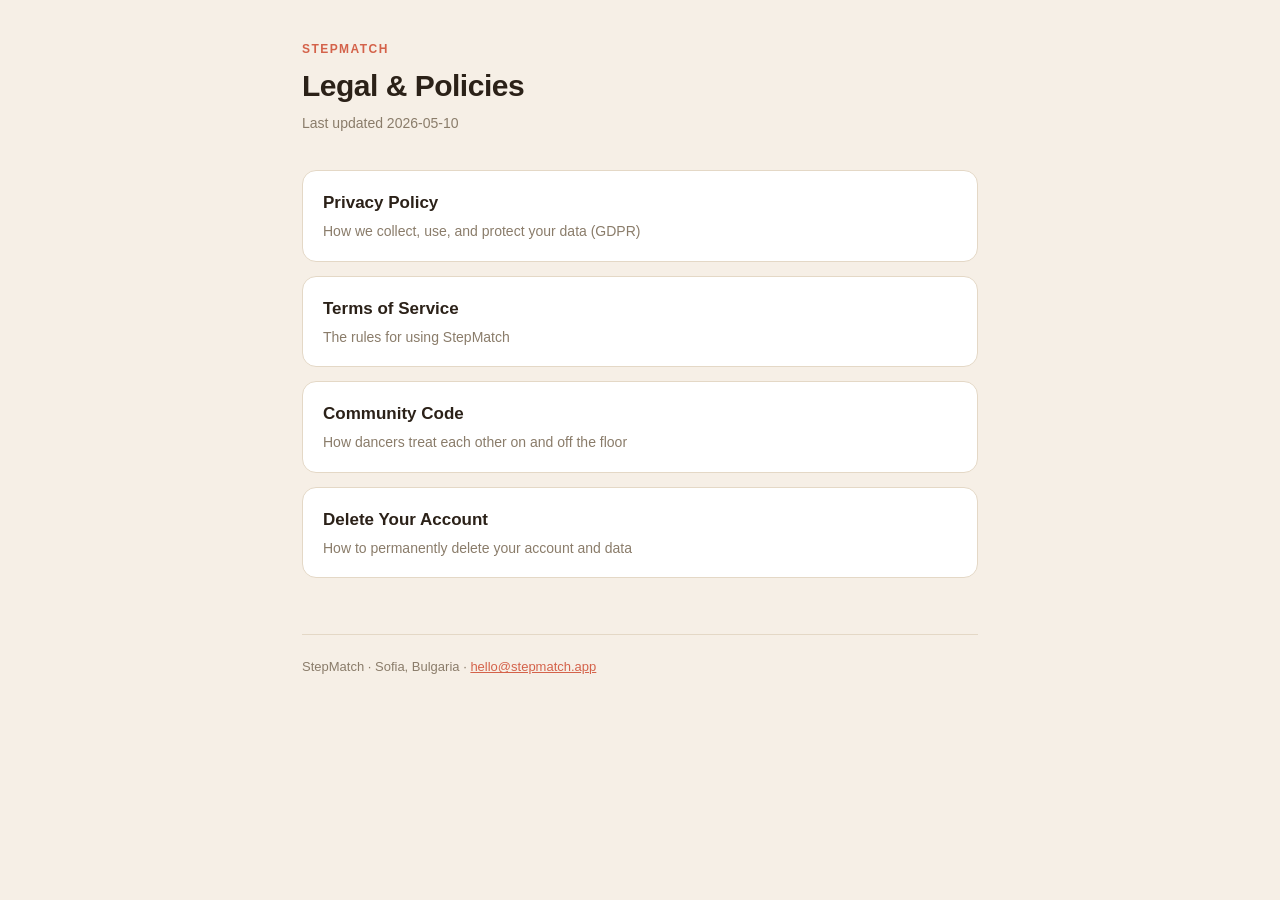
==== index.html @ d598857b "StepMatch legal pages: privacy, terms, community code, account deletion Static site generated from t" ====
<!doctype html>
<html lang="en">
<head>
<meta charset="utf-8">
<meta name="viewport" content="width=device-width, initial-scale=1">
<title>StepMatch — Legal & Policies</title>
<link rel="stylesheet" href="style.css">
</head>
<body>
<main class="wrap">
  <p class="eyebrow">StepMatch</p>
  <h1>Legal &amp; Policies</h1>
  <p class="updated">Last updated 2026-05-10</p>

  <ul class="home-list">
    <li><a href="privacy.html">Privacy Policy<small>How we collect, use, and protect your data (GDPR)</small></a></li>
    <li><a href="terms.html">Terms of Service<small>The rules for using StepMatch</small></a></li>
    <li><a href="community-code.html">Community Code<small>How dancers treat each other on and off the floor</small></a></li>
    <li><a href="account-deletion.html">Delete Your Account<small>How to permanently delete your account and data</small></a></li>
  </ul>

  <footer>
    StepMatch · Sofia, Bulgaria · <a href="mailto:hello@stepmatch.app">hello@stepmatch.app</a>
  </footer>
</main>
</body>
</html>
---- style.css ----
:root {
  --cream: #f6efe6;
  --ink: #2b2118;
  --ink2: #4a3f33;
  --muted: #8a7c6a;
  --coral: #d4624a;
  --line: #e4d8c6;
  --maxw: 720px;
}

* { box-sizing: border-box; }

html { -webkit-text-size-adjust: 100%; }

body {
  margin: 0;
  background: var(--cream);
  color: var(--ink2);
  font-family: -apple-system, BlinkMacSystemFont, "Segoe UI", Roboto, Helvetica, Arial, sans-serif;
  line-height: 1.6;
  font-size: 17px;
}

.wrap {
  max-width: var(--maxw);
  margin: 0 auto;
  padding: 40px 22px 80px;
}

a { color: var(--coral); }

.eyebrow {
  text-transform: uppercase;
  letter-spacing: 0.12em;
  font-size: 12px;
  font-weight: 700;
  color: var(--coral);
  margin: 0 0 10px;
}

h1 {
  font-size: 30px;
  line-height: 1.15;
  color: var(--ink);
  margin: 0 0 8px;
  letter-spacing: -0.5px;
}

.updated {
  color: var(--muted);
  font-size: 14px;
  margin: 0 0 36px;
}

h2 {
  font-size: 19px;
  color: var(--ink);
  margin: 34px 0 8px;
  letter-spacing: -0.2px;
}

p { margin: 0 0 14px; }

.nav {
  display: flex;
  flex-wrap: wrap;
  gap: 8px 18px;
  margin: 0 0 40px;
  padding: 0 0 22px;
  border-bottom: 1px solid var(--line);
  font-size: 15px;
}

.nav a { text-decoration: none; font-weight: 600; }

.home-list { list-style: none; padding: 0; margin: 28px 0 0; }

.home-list li { margin: 0 0 14px; }

.home-list a {
  display: block;
  background: #fff;
  border: 1px solid var(--line);
  border-radius: 14px;
  padding: 18px 20px;
  text-decoration: none;
  color: var(--ink);
  font-weight: 600;
}

.home-list small {
  display: block;
  color: var(--muted);
  font-weight: 400;
  font-size: 14px;
  margin-top: 4px;
}

footer {
  margin-top: 56px;
  padding-top: 22px;
  border-top: 1px solid var(--line);
  color: var(--muted);
  font-size: 13px;
}
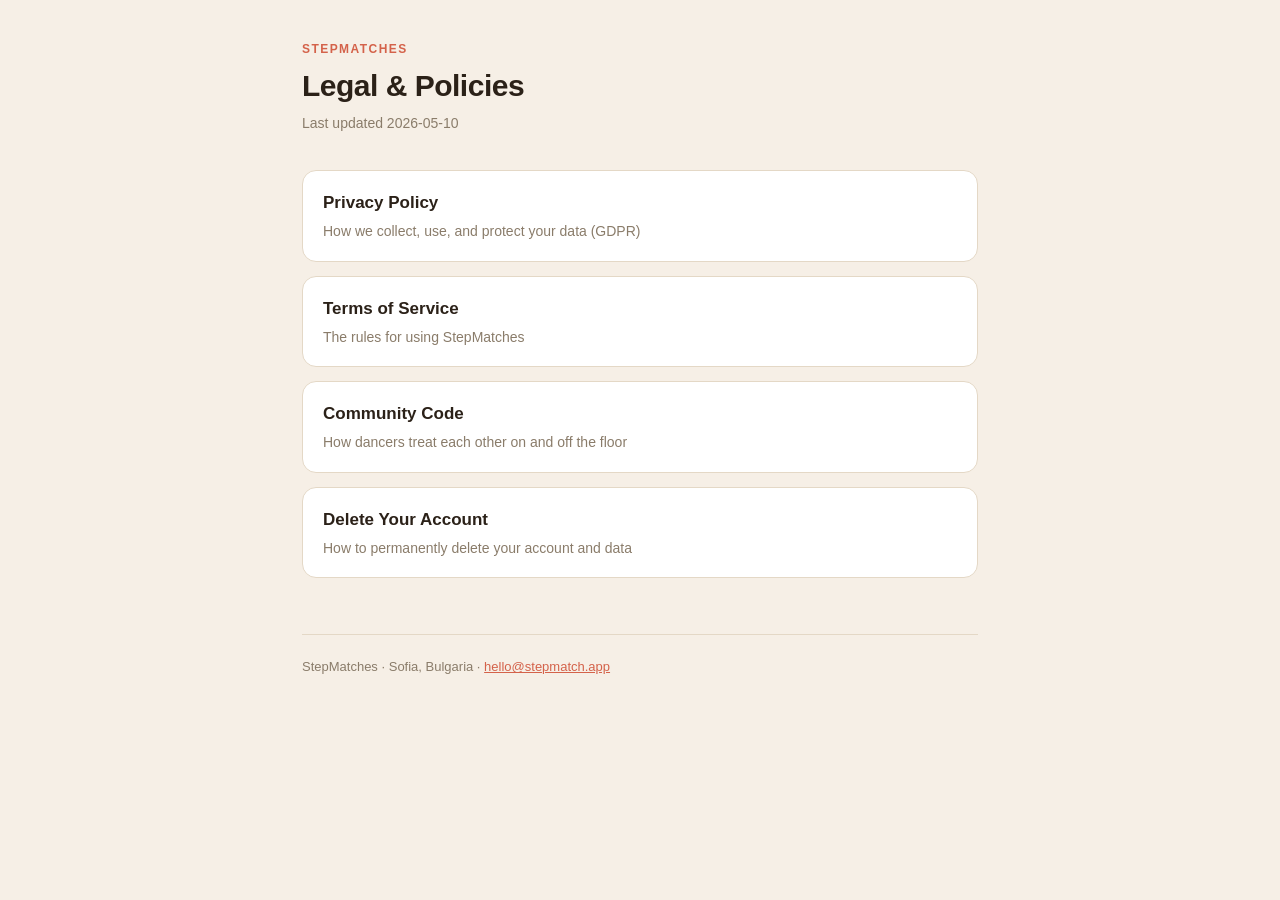
==== commit 49fdc2a2: "Rebrand StepMatch → StepMatches across legal pages Matches the app rebrand (PR #37). Case-sensitive;" ====
--- a/index.html
+++ b/index.html
@@ -3,24 +3,24 @@
 <head>
 <meta charset="utf-8">
 <meta name="viewport" content="width=device-width, initial-scale=1">
-<title>StepMatch — Legal & Policies</title>
+<title>StepMatches — Legal & Policies</title>
 <link rel="stylesheet" href="style.css">
 </head>
 <body>
 <main class="wrap">
-  <p class="eyebrow">StepMatch</p>
+  <p class="eyebrow">StepMatches</p>
   <h1>Legal &amp; Policies</h1>
   <p class="updated">Last updated 2026-05-10</p>
 
   <ul class="home-list">
     <li><a href="privacy.html">Privacy Policy<small>How we collect, use, and protect your data (GDPR)</small></a></li>
-    <li><a href="terms.html">Terms of Service<small>The rules for using StepMatch</small></a></li>
+    <li><a href="terms.html">Terms of Service<small>The rules for using StepMatches</small></a></li>
     <li><a href="community-code.html">Community Code<small>How dancers treat each other on and off the floor</small></a></li>
     <li><a href="account-deletion.html">Delete Your Account<small>How to permanently delete your account and data</small></a></li>
   </ul>
 
   <footer>
-    StepMatch · Sofia, Bulgaria · <a href="mailto:hello@stepmatch.app">hello@stepmatch.app</a>
+    StepMatches · Sofia, Bulgaria · <a href="mailto:hello@stepmatch.app">hello@stepmatch.app</a>
   </footer>
 </main>
 </body>
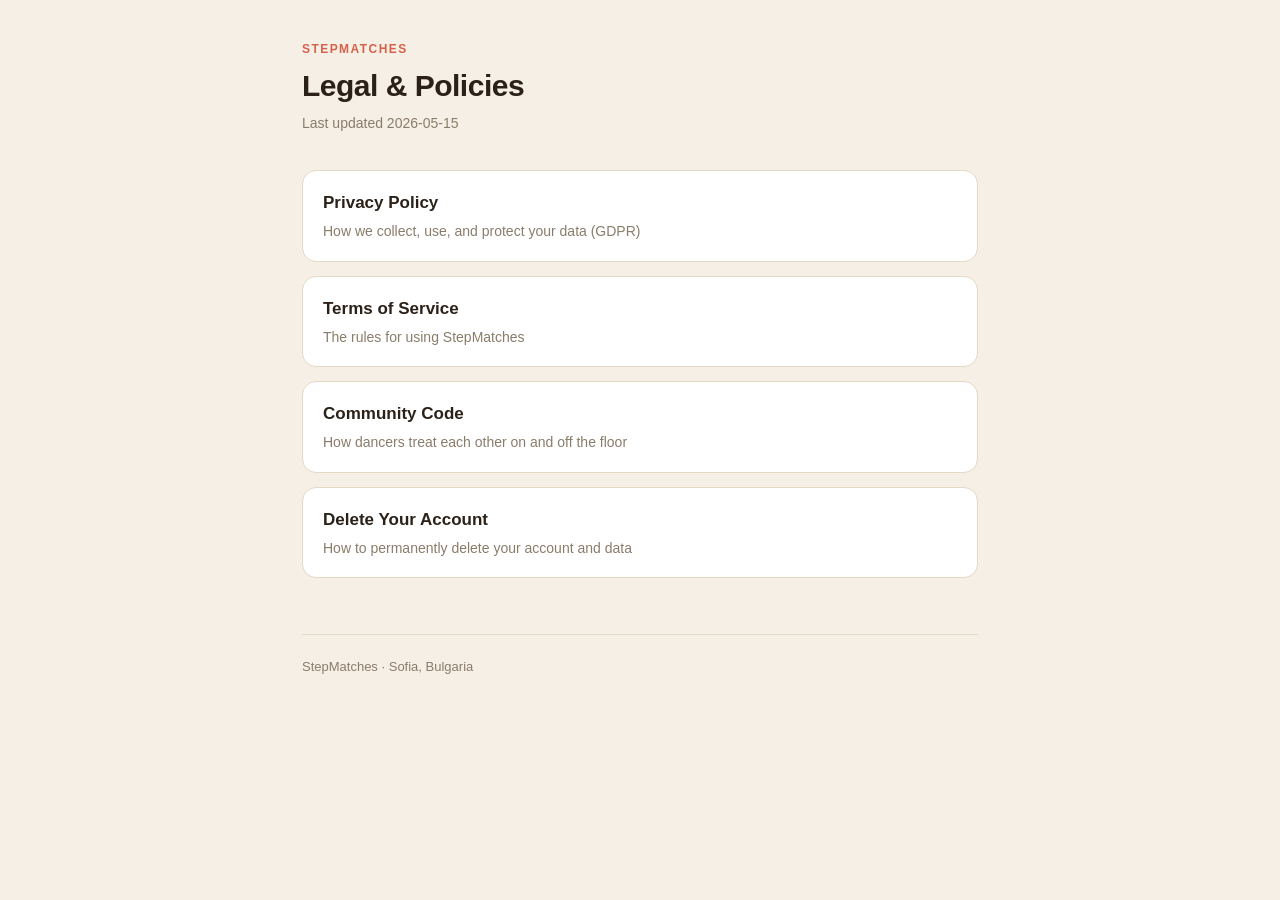
==== commit e7f62e19: "Consolidate contact to a single owned email Replace the non-existent hello@/privacy@stepmatch.app ad" ====
--- a/index.html
+++ b/index.html
@@ -10,7 +10,7 @@
 <main class="wrap">
   <p class="eyebrow">StepMatches</p>
   <h1>Legal &amp; Policies</h1>
-  <p class="updated">Last updated 2026-05-10</p>
+  <p class="updated">Last updated 2026-05-15</p>
 
   <ul class="home-list">
     <li><a href="privacy.html">Privacy Policy<small>How we collect, use, and protect your data (GDPR)</small></a></li>
@@ -20,7 +20,7 @@
   </ul>
 
   <footer>
-    StepMatches · Sofia, Bulgaria · <a href="mailto:hello@stepmatch.app">hello@stepmatch.app</a>
+    StepMatches · Sofia, Bulgaria
   </footer>
 </main>
 </body>
